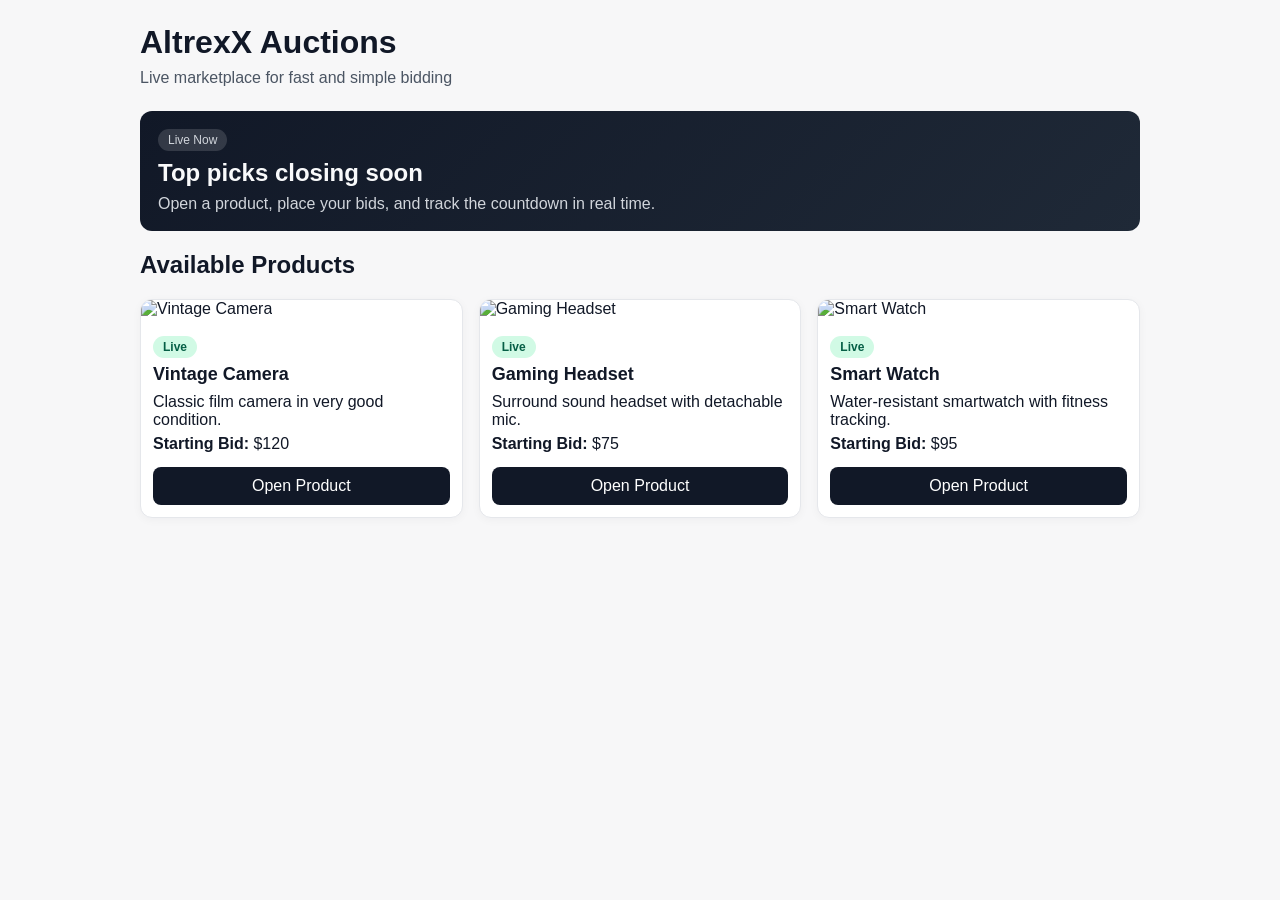
==== index.html @ f6bd9f40 "first files" ====
<!doctype html>
<html lang="en">
<head>
  <meta charset="UTF-8">
  <meta name="viewport" content="width=device-width, initial-scale=1.0">
  <title>AltrexX - Home</title>
  <link rel="stylesheet" href="styles.css">
</head>
<body data-page="home">
  <header class="container header">
    <h1>AltrexX Auctions</h1>
    <p>Live marketplace for fast and simple bidding</p>
  </header>

  <main class="container">
    <section class="hero">
      <p class="hero-label">Live Now</p>
      <h2>Top picks closing soon</h2>
      <p>Open a product, place your bids, and track the countdown in real time.</p>
    </section>
    <section>
      <h2>Available Products</h2>
      <div id="product-list" class="grid"></div>
    </section>
  </main>

  <script src="app.js"></script>
</body>
</html>
---- styles.css ----
* {
  box-sizing: border-box;
}

body {
  margin: 0;
  font-family: "Segoe UI", Tahoma, Arial, sans-serif;
  background: #f7f7f8;
  color: #111827;
}

.container {
  width: min(1000px, 92%);
  margin: 0 auto;
}

.header {
  padding: 24px 0 16px;
}

.header h1 {
  margin: 0;
  font-size: clamp(1.5rem, 2.8vw, 2rem);
}

.header p {
  margin: 8px 0 0;
  color: #4b5563;
}

.grid {
  display: grid;
  grid-template-columns: repeat(auto-fit, minmax(220px, 1fr));
  gap: 16px;
  margin: 16px 0 32px;
}

.hero {
  background: linear-gradient(135deg, #111827, #1f2937);
  color: #f9fafb;
  border-radius: 12px;
  padding: 18px;
  margin: 8px 0 16px;
}

.hero h2 {
  margin: 8px 0;
}

.hero p {
  margin: 0;
  color: #d1d5db;
}

.hero-label {
  display: inline-block;
  padding: 4px 10px;
  border-radius: 999px;
  font-size: 12px;
  background: rgba(255, 255, 255, 0.14);
  color: #e5e7eb;
}

.card {
  background: #ffffff;
  border: 1px solid #e5e7eb;
  border-radius: 12px;
  overflow: hidden;
  box-shadow: 0 2px 10px rgba(17, 24, 39, 0.04);
  transition: transform 0.15s ease, box-shadow 0.15s ease;
}

.card:hover {
  transform: translateY(-2px);
  box-shadow: 0 8px 20px rgba(17, 24, 39, 0.08);
}

.card img {
  width: 100%;
  height: 160px;
  object-fit: cover;
}

.card-content {
  padding: 12px;
}

.card h3 {
  margin: 0 0 8px;
  font-size: 18px;
}

.card-badge {
  display: inline-block;
  margin: 0 0 8px;
  font-size: 12px;
  font-weight: 600;
  color: #065f46;
  background: #d1fae5;
  padding: 4px 10px;
  border-radius: 999px;
}

.card p {
  margin: 6px 0;
}

.card a,
.bid-btn,
.back-link {
  display: inline-block;
  text-decoration: none;
}

.card a,
.bid-btn {
  padding: 10px 14px;
  border-radius: 8px;
  background: #111827;
  color: #fff;
  border: none;
  cursor: pointer;
  transition: background 0.2s ease, opacity 0.2s ease;
}

.card a:hover,
.bid-btn:hover {
  background: #1f2937;
}

.card a {
  width: 100%;
  text-align: center;
  margin-top: 8px;
}

.bid-btn:disabled {
  background: #9ca3af;
  cursor: not-allowed;
}

.product-details {
  background: #fff;
  border: 1px solid #e5e7eb;
  border-radius: 12px;
  padding: 16px;
  display: grid;
  grid-template-columns: minmax(240px, 360px) 1fr;
  gap: 20px;
}

.product-image {
  width: 100%;
  border-radius: 10px;
  height: 260px;
  object-fit: cover;
}

.info p {
  margin: 0 0 14px;
}

.price-row,
.timer-row {
  font-size: 18px;
}

.status-badge {
  display: inline-block;
  margin: 0 0 12px;
  font-size: 12px;
  font-weight: 700;
  letter-spacing: 0.3px;
  text-transform: uppercase;
  color: #065f46;
  background: #d1fae5;
  padding: 6px 10px;
  border-radius: 999px;
}

.status-ended {
  color: #991b1b;
  background: #fee2e2;
}

.meta-row {
  margin-top: 12px;
  color: #374151;
}

.auction-message {
  min-height: 22px;
  margin-top: 8px;
  color: #2563eb;
  font-size: 14px;
}

.back-link {
  margin-bottom: 10px;
  color: #2563eb;
}

@media (max-width: 900px) {
  .container {
    width: min(1000px, 94%);
  }

  .product-details {
    grid-template-columns: 1fr;
  }

  .product-image {
    height: 240px;
  }
}

@media (max-width: 640px) {
  .header {
    padding: 18px 0 12px;
  }

  h2 {
    font-size: 1.2rem;
    margin: 8px 0 0;
  }

  .grid {
    gap: 12px;
    margin: 12px 0 24px;
  }

  .card img {
    height: 180px;
  }

  .card-content {
    padding: 10px;
  }

  .card h3 {
    font-size: 17px;
  }

  .product-details {
    padding: 12px;
    gap: 14px;
  }

  .product-image {
    height: 210px;
  }

  .price-row,
  .timer-row {
    font-size: 16px;
  }

  .bid-btn {
    width: 100%;
    padding: 12px 14px;
  }
}

@media (max-width: 400px) {
  .container {
    width: 94%;
  }

  .card img,
  .product-image {
    height: 190px;
  }

  .back-link {
    font-size: 14px;
  }
}
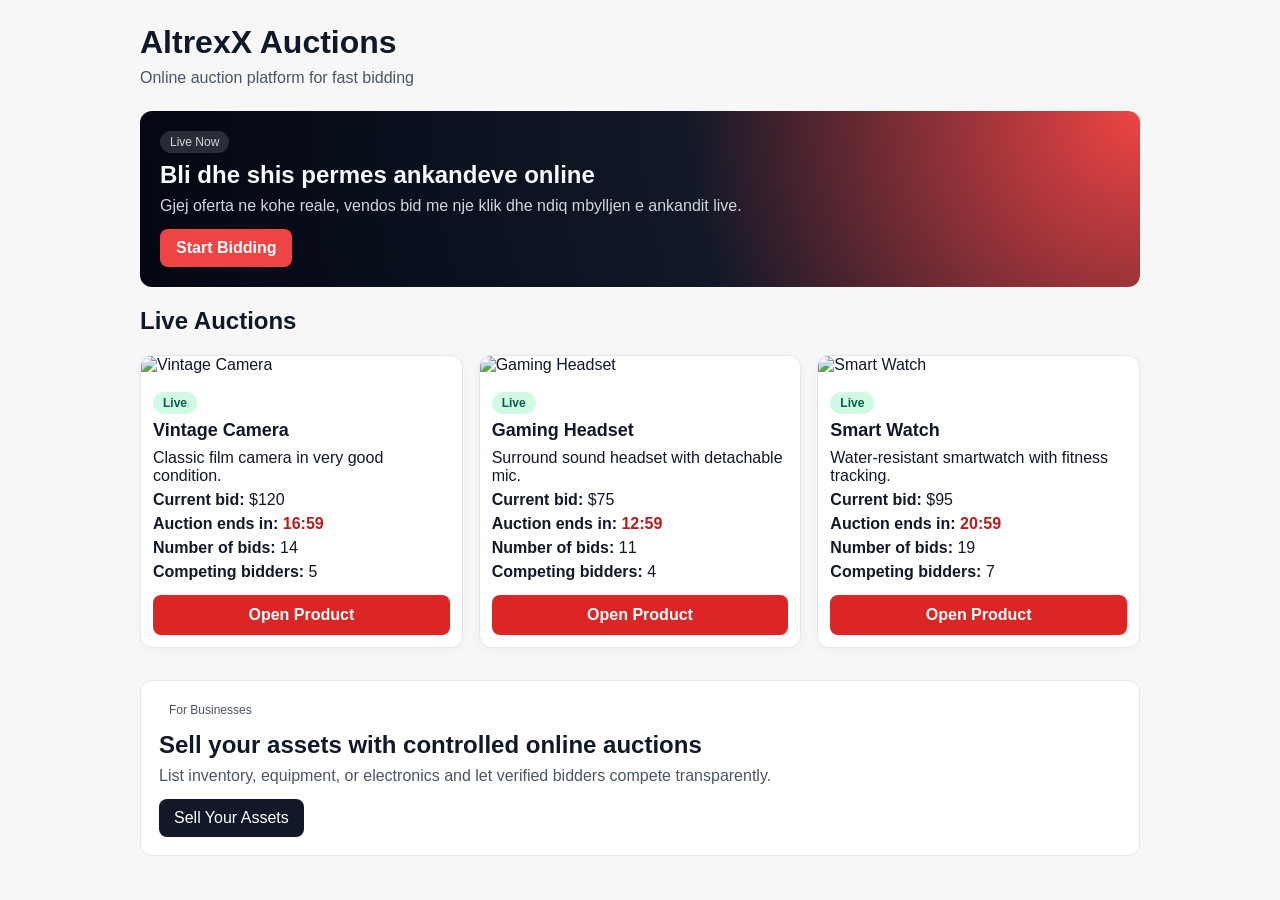
==== commit 4d40f155: "test" ====
--- a/index.html
+++ b/index.html
@@ -9,18 +9,27 @@
 <body data-page="home">
   <header class="container header">
     <h1>AltrexX Auctions</h1>
-    <p>Live marketplace for fast and simple bidding</p>
+    <p>Online auction platform for fast bidding</p>
   </header>
 
   <main class="container">
     <section class="hero">
       <p class="hero-label">Live Now</p>
-      <h2>Top picks closing soon</h2>
-      <p>Open a product, place your bids, and track the countdown in real time.</p>
+      <h2>Bli dhe shis permes ankandeve online</h2>
+      <p>Gjej oferta ne kohe reale, vendos bid me nje klik dhe ndiq mbylljen e ankandit live.</p>
+      <a href="#live-auctions" class="hero-cta">Start Bidding</a>
     </section>
-    <section>
-      <h2>Available Products</h2>
+
+    <section id="live-auctions">
+      <h2>Live Auctions</h2>
       <div id="product-list" class="grid"></div>
+    </section>
+
+    <section class="business-section">
+      <p class="hero-label">For Businesses</p>
+      <h2>Sell your assets with controlled online auctions</h2>
+      <p>List inventory, equipment, or electronics and let verified bidders compete transparently.</p>
+      <a href="#" class="business-cta">Sell Your Assets</a>
     </section>
   </main>
 
--- a/styles.css
+++ b/styles.css
@@ -36,10 +36,10 @@
 }
 
 .hero {
-  background: linear-gradient(135deg, #111827, #1f2937);
+  background: radial-gradient(circle at top right, #ef4444 0%, #111827 45%, #030712 100%);
   color: #f9fafb;
   border-radius: 12px;
-  padding: 18px;
+  padding: 20px;
   margin: 8px 0 16px;
 }
 
@@ -50,6 +50,21 @@
 .hero p {
   margin: 0;
   color: #d1d5db;
+}
+
+.hero-cta {
+  margin-top: 14px;
+  display: inline-block;
+  text-decoration: none;
+  background: #ef4444;
+  color: #fff;
+  font-weight: 600;
+  padding: 10px 16px;
+  border-radius: 8px;
+}
+
+.hero-cta:hover {
+  background: #dc2626;
 }
 
 .hero-label {
@@ -105,6 +120,11 @@
   margin: 6px 0;
 }
 
+.card-timer {
+  color: #b91c1c;
+  font-weight: 700;
+}
+
 .card a,
 .bid-btn,
 .back-link {
@@ -114,18 +134,19 @@
 
 .card a,
 .bid-btn {
-  padding: 10px 14px;
+  padding: 11px 14px;
   border-radius: 8px;
-  background: #111827;
+  background: #dc2626;
   color: #fff;
   border: none;
   cursor: pointer;
   transition: background 0.2s ease, opacity 0.2s ease;
+  font-weight: 700;
 }
 
 .card a:hover,
 .bid-btn:hover {
-  background: #1f2937;
+  background: #b91c1c;
 }
 
 .card a {
@@ -137,6 +158,12 @@
 .bid-btn:disabled {
   background: #9ca3af;
   cursor: not-allowed;
+}
+
+.bid-btn {
+  width: 100%;
+  margin: 6px 0 2px;
+  font-size: 16px;
 }
 
 .product-details {
@@ -184,15 +211,44 @@
 }
 
 .meta-row {
-  margin-top: 12px;
+  margin-top: 8px;
   color: #374151;
 }
 
 .auction-message {
   min-height: 22px;
   margin-top: 8px;
-  color: #2563eb;
+  color: #1d4ed8;
   font-size: 14px;
+}
+
+.history-panel {
+  margin-top: 16px;
+  border-top: 1px solid #e5e7eb;
+  padding-top: 14px;
+}
+
+.history-panel h3 {
+  margin: 0 0 10px;
+  font-size: 16px;
+}
+
+.history-list {
+  list-style: none;
+  margin: 0;
+  padding: 0;
+  display: grid;
+  gap: 8px;
+}
+
+.history-list li {
+  display: flex;
+  justify-content: space-between;
+  align-items: center;
+  background: #f9fafb;
+  border: 1px solid #e5e7eb;
+  border-radius: 8px;
+  padding: 8px 10px;
 }
 
 .back-link {
@@ -200,6 +256,37 @@
   color: #2563eb;
 }
 
+.business-section {
+  background: #ffffff;
+  border: 1px solid #e5e7eb;
+  border-radius: 12px;
+  padding: 18px;
+  margin: 8px 0 28px;
+}
+
+.business-section h2 {
+  margin: 10px 0 8px;
+}
+
+.business-section p {
+  margin: 0;
+  color: #4b5563;
+}
+
+.business-cta {
+  display: inline-block;
+  margin-top: 14px;
+  text-decoration: none;
+  background: #111827;
+  color: #ffffff;
+  padding: 10px 15px;
+  border-radius: 8px;
+}
+
+.business-cta:hover {
+  background: #1f2937;
+}
+
 @media (max-width: 900px) {
   .container {
     width: min(1000px, 94%);
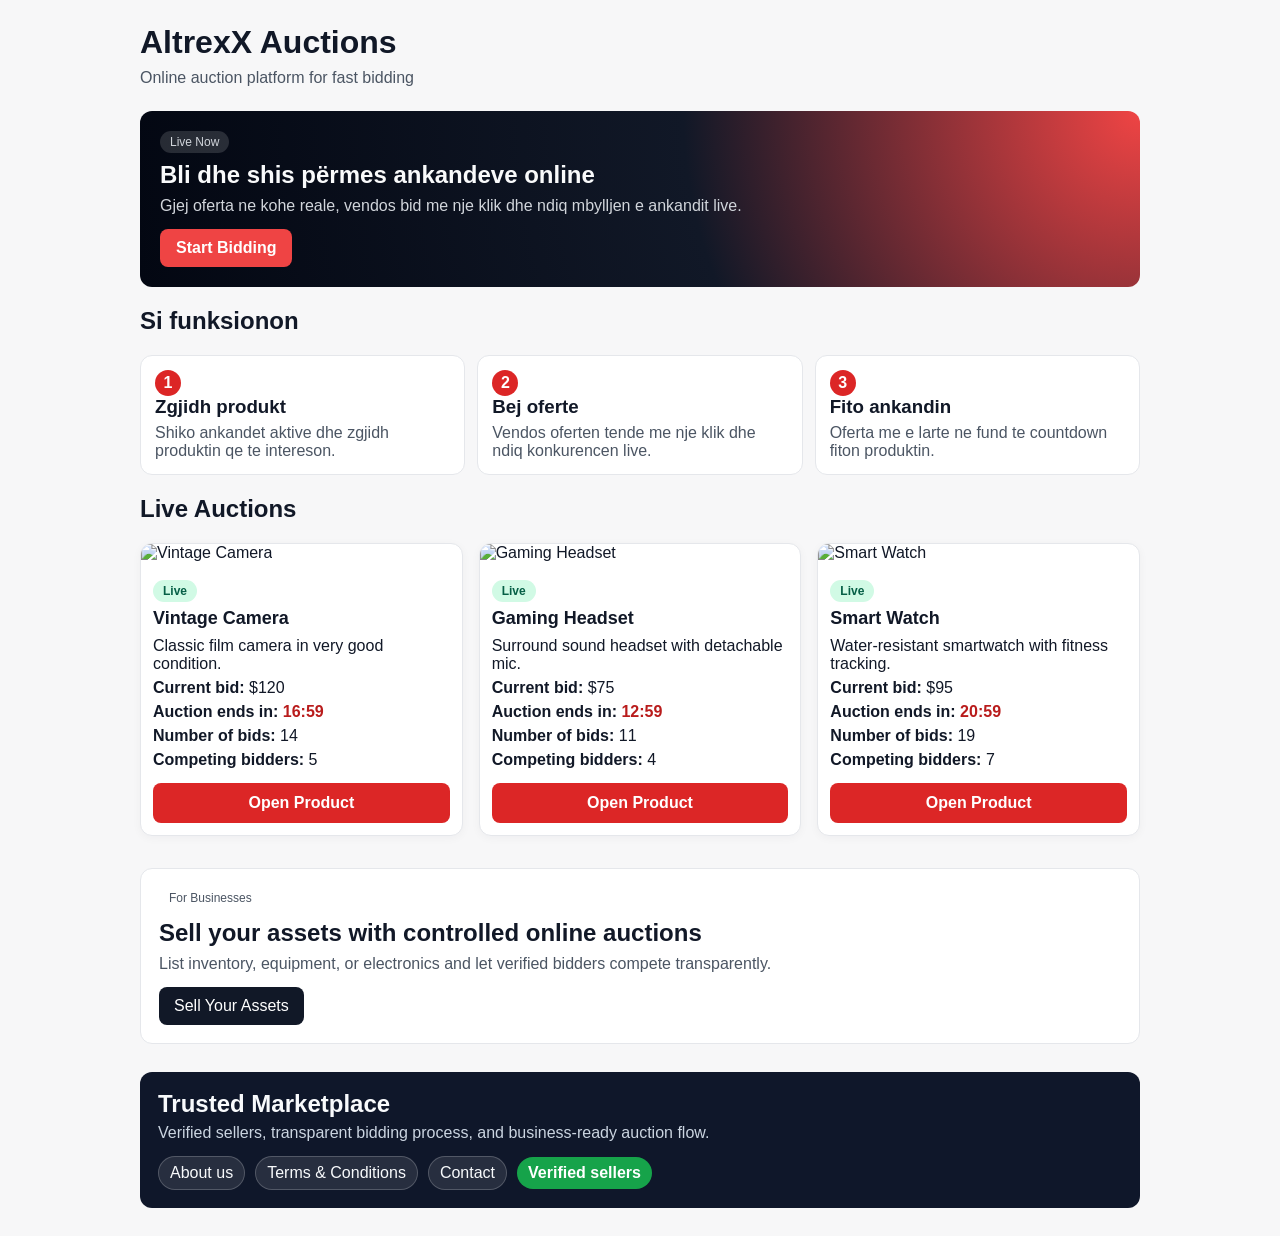
==== commit 2ce10d3e: "test" ====
--- a/index.html
+++ b/index.html
@@ -15,9 +15,30 @@
   <main class="container">
     <section class="hero">
       <p class="hero-label">Live Now</p>
-      <h2>Bli dhe shis permes ankandeve online</h2>
+      <h2>Bli dhe shis përmes ankandeve online</h2>
       <p>Gjej oferta ne kohe reale, vendos bid me nje klik dhe ndiq mbylljen e ankandit live.</p>
       <a href="#live-auctions" class="hero-cta">Start Bidding</a>
+    </section>
+
+    <section class="steps-section">
+      <h2>Si funksionon</h2>
+      <div class="steps-grid">
+        <article class="step-card">
+          <p class="step-number">1</p>
+          <h3>Zgjidh produkt</h3>
+          <p>Shiko ankandet aktive dhe zgjidh produktin qe te intereson.</p>
+        </article>
+        <article class="step-card">
+          <p class="step-number">2</p>
+          <h3>Bej oferte</h3>
+          <p>Vendos oferten tende me nje klik dhe ndiq konkurencen live.</p>
+        </article>
+        <article class="step-card">
+          <p class="step-number">3</p>
+          <h3>Fito ankandin</h3>
+          <p>Oferta me e larte ne fund te countdown fiton produktin.</p>
+        </article>
+      </div>
     </section>
 
     <section id="live-auctions">
@@ -31,6 +52,17 @@
       <p>List inventory, equipment, or electronics and let verified bidders compete transparently.</p>
       <a href="#" class="business-cta">Sell Your Assets</a>
     </section>
+
+    <section class="trust-section">
+      <h2>Trusted Marketplace</h2>
+      <p>Verified sellers, transparent bidding process, and business-ready auction flow.</p>
+      <div class="trust-links">
+        <a href="#">About us</a>
+        <a href="#">Terms &amp; Conditions</a>
+        <a href="#">Contact</a>
+        <span class="verified-badge">Verified sellers</span>
+      </div>
+    </section>
   </main>
 
   <script src="app.js"></script>
--- a/styles.css
+++ b/styles.css
@@ -74,6 +74,45 @@
   font-size: 12px;
   background: rgba(255, 255, 255, 0.14);
   color: #e5e7eb;
+}
+
+.steps-section {
+  margin: 6px 0 18px;
+}
+
+.steps-grid {
+  display: grid;
+  grid-template-columns: repeat(auto-fit, minmax(200px, 1fr));
+  gap: 12px;
+  margin-top: 10px;
+}
+
+.step-card {
+  background: #ffffff;
+  border: 1px solid #e5e7eb;
+  border-radius: 12px;
+  padding: 14px;
+}
+
+.step-card h3 {
+  margin: 0 0 6px;
+}
+
+.step-card p {
+  margin: 0;
+  color: #4b5563;
+}
+
+.step-number {
+  width: 26px;
+  height: 26px;
+  border-radius: 999px;
+  display: grid;
+  place-items: center;
+  margin: 0 0 8px;
+  font-weight: 700;
+  color: #ffffff !important;
+  background: #dc2626;
 }
 
 .card {
@@ -192,6 +231,60 @@
   font-size: 18px;
 }
 
+.bid-hero {
+  border: 2px solid #fee2e2;
+  background: #fff7ed;
+  border-radius: 12px;
+  padding: 10px 12px;
+  margin-bottom: 10px;
+}
+
+.bid-hero-label {
+  margin: 0;
+  font-size: 12px;
+  text-transform: uppercase;
+  letter-spacing: 0.4px;
+  color: #9a3412;
+  font-weight: 700;
+}
+
+.bid-hero-value {
+  margin: 4px 0 0;
+  font-size: clamp(2rem, 4vw, 2.6rem);
+  font-weight: 800;
+  color: #7f1d1d;
+  line-height: 1;
+}
+
+.timer-hero {
+  position: sticky;
+  top: 10px;
+  z-index: 5;
+  border: 2px solid #fca5a5;
+  background: linear-gradient(135deg, #ef4444, #f97316);
+  color: #fff;
+  border-radius: 12px;
+  padding: 10px 12px;
+  margin-bottom: 12px;
+  box-shadow: 0 10px 20px rgba(239, 68, 68, 0.28);
+}
+
+.timer-hero-label {
+  margin: 0;
+  font-size: 12px;
+  text-transform: uppercase;
+  letter-spacing: 0.5px;
+  color: #fee2e2;
+  font-weight: 700;
+}
+
+.timer-hero-value {
+  margin: 4px 0 0;
+  font-size: clamp(2.1rem, 4.5vw, 2.9rem);
+  font-weight: 900;
+  line-height: 1;
+}
+
 .status-badge {
   display: inline-block;
   margin: 0 0 12px;
@@ -220,6 +313,14 @@
   margin-top: 8px;
   color: #1d4ed8;
   font-size: 14px;
+}
+
+.live-activity {
+  margin-top: 8px;
+  min-height: 22px;
+  color: #991b1b;
+  font-size: 14px;
+  font-weight: 600;
 }
 
 .history-panel {
@@ -287,6 +388,80 @@
   background: #1f2937;
 }
 
+.trust-section {
+  background: #0f172a;
+  color: #f8fafc;
+  border-radius: 12px;
+  padding: 18px;
+  margin: 8px 0 28px;
+}
+
+.trust-section h2 {
+  margin: 0 0 6px;
+}
+
+.trust-section p {
+  margin: 0;
+  color: #cbd5e1;
+}
+
+.trust-links {
+  margin-top: 14px;
+  display: flex;
+  flex-wrap: wrap;
+  gap: 10px;
+  align-items: center;
+}
+
+.trust-links a {
+  color: #f8fafc;
+  text-decoration: none;
+  background: rgba(255, 255, 255, 0.1);
+  border: 1px solid rgba(255, 255, 255, 0.2);
+  padding: 7px 11px;
+  border-radius: 999px;
+}
+
+.verified-badge {
+  display: inline-block;
+  padding: 7px 11px;
+  border-radius: 999px;
+  background: #16a34a;
+  color: #ffffff;
+  font-weight: 700;
+}
+
+.sticky-bid-bar {
+  position: fixed;
+  left: 0;
+  right: 0;
+  bottom: 0;
+  z-index: 30;
+  background: rgba(3, 7, 18, 0.93);
+  border-top: 1px solid #1f2937;
+  backdrop-filter: blur(6px);
+}
+
+.sticky-bid-content {
+  width: min(1000px, 92%);
+  margin: 0 auto;
+  display: flex;
+  align-items: center;
+  justify-content: space-between;
+  gap: 12px;
+  padding: 10px 0;
+}
+
+.sticky-bid-title {
+  margin: 0;
+  color: #f3f4f6;
+  font-weight: 700;
+}
+
+body[data-page="product"] {
+  padding-bottom: 78px;
+}
+
 @media (max-width: 900px) {
   .container {
     width: min(1000px, 94%);
@@ -346,6 +521,12 @@
     width: 100%;
     padding: 12px 14px;
   }
+
+  .sticky-bid-content {
+    width: 94%;
+    flex-direction: column;
+    align-items: stretch;
+  }
 }
 
 @media (max-width: 400px) {
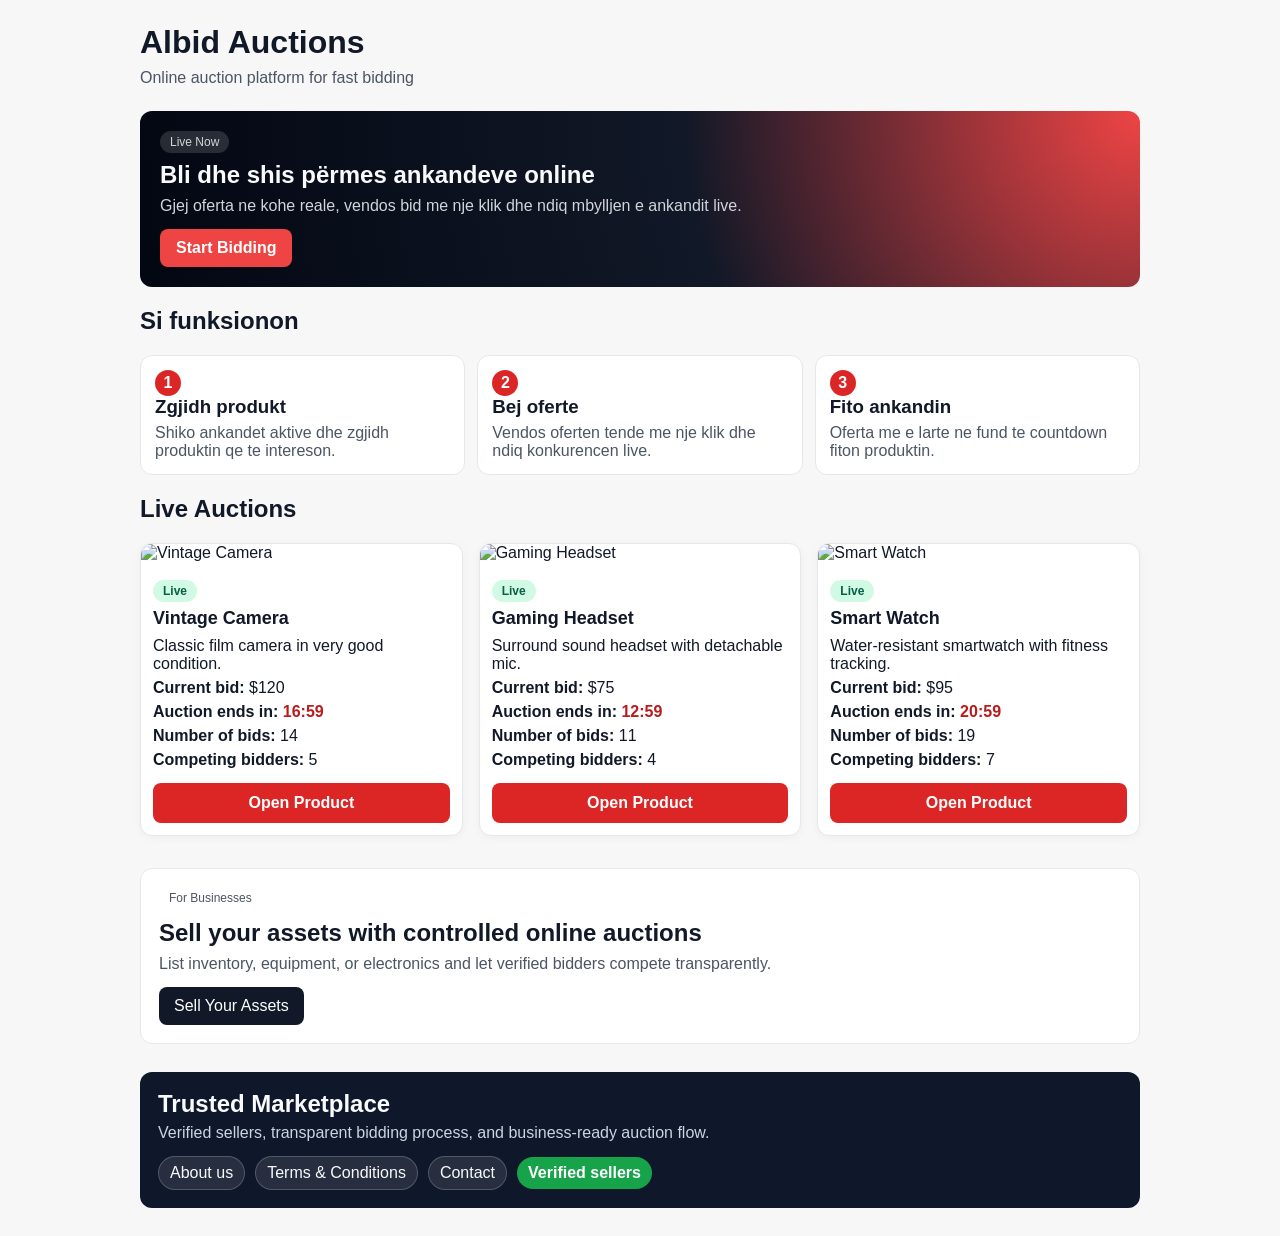
==== commit dc342e4e: "test" ====
--- a/index.html
+++ b/index.html
@@ -3,12 +3,12 @@
 <head>
   <meta charset="UTF-8">
   <meta name="viewport" content="width=device-width, initial-scale=1.0">
-  <title>AltrexX - Home</title>
+  <title>Albid - Home</title>
   <link rel="stylesheet" href="styles.css">
 </head>
 <body data-page="home">
   <header class="container header">
-    <h1>AltrexX Auctions</h1>
+    <h1>Albid Auctions</h1>
     <p>Online auction platform for fast bidding</p>
   </header>
 
